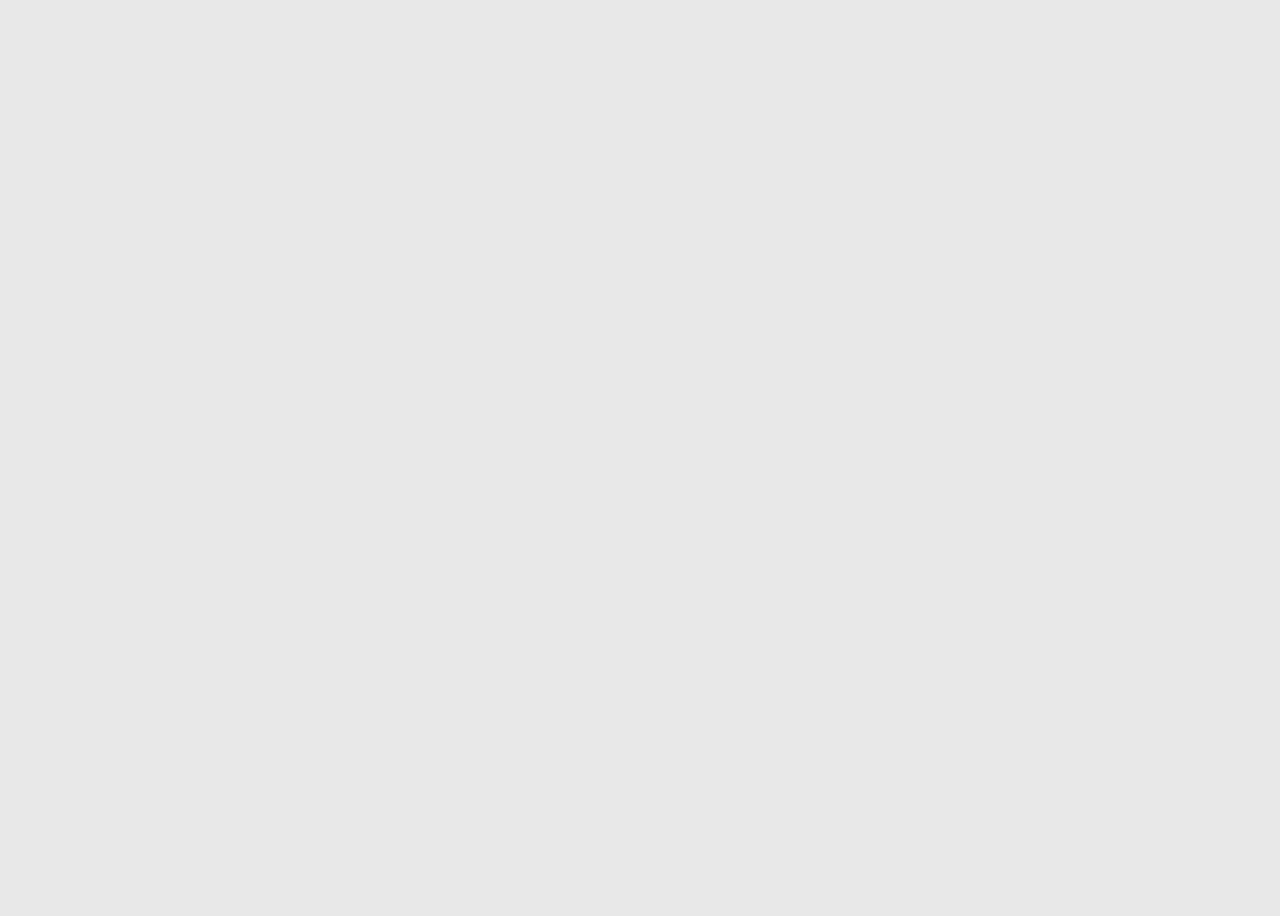
==== simulation/index.html @ eb3ae52f "ABSA APP" ====
<!DOCTYPE html>
<html lang="en">
<head>
    <meta charset="UTF-8">
    <meta name="viewport" content="width=device-width, initial-scale=1.0">
    <title>ABSA App</title>
    <meta name="author" content="Ntshembo Shilowa">
    <meta name="description" content="Homepage">
    <link rel="stylesheet" href="/styles/index.css">
</head>
<body>
    
</body>
</html>
---- styles/index.css ----
:root {
      --bg:          #e8e8e6;
      --sidebar-bg:  #d8d8d5;
      --panel-bg:    #f2f2f0;
      --card-bg:     #dcdcda;
      --card-hover:  #cfcfcc;
      --accent:      #1a1a18;
      --accent2:     #5c5fef;
      --text-primary:#1a1a18;
      --text-muted:  #888884;
      --border:      rgba(0,0,0,.08);
      --radius-lg:   20px;
      --radius-md:   14px;
      --radius-sm:   10px;
      --sidebar-w:   80px;
      --topbar-h:    72px;
      --transition:  .25s cubic-bezier(.4,0,.2,1);
      --shadow-card: 0 2px 12px rgba(0,0,0,.07), 0 1px 3px rgba(0,0,0,.05);
      --shadow-hover: 0 8px 32px rgba(0,0,0,.13), 0 2px 8px rgba(0,0,0,.08);
    }

    [data-theme="dark"] {
      --bg:          #18181a;
      --sidebar-bg:  #111113;
      --panel-bg:    #202024;
      --card-bg:     #2a2a2e;
      --card-hover:  #33333a;
      --accent:      #f0f0ee;
      --text-primary:#f0f0ee;
      --text-muted:  #66666c;
      --border:      rgba(255,255,255,.07);
      --shadow-card: 0 2px 12px rgba(0,0,0,.3);
      --shadow-hover: 0 8px 32px rgba(0,0,0,.5);
    }


    /*  Base  */
    html { font-size: 16px; scroll-behavior: smooth; }

    body {
      font-family: 'DM Sans', sans-serif;
      background: var(--bg);
      color: var(--text-primary);
      min-height: 100vh;
      display: flex;
      transition: background var(--transition), color var(--transition);
    }

    /*  Sidebar  */
    .sidebar {
      width: var(--sidebar-w);
      background: var(--sidebar-bg);
      display: flex;
      flex-direction: column;
      align-items: center;
      padding: 24px 0 28px;
      gap: 0;
      position: fixed;
      top: 0; left: 0; bottom: 0;
      z-index: 100;
      transition: background var(--transition), width var(--transition);
      border-right: 1px solid var(--border);
    }

    .logo {
      width: 44px; height: 44px;
      border-radius: 50%;
      background: var(--card-bg);
      display: flex; align-items: center; justify-content: center;
      font-family: 'Syne', sans-serif;
      font-size: 10px; font-weight: 700;
      letter-spacing: .05em;
      color: var(--text-muted);
      margin-bottom: 32px;
      border: 1px solid var(--border);
      transition: background var(--transition);
    }

    .nav-links {
      display: flex; flex-direction: column;
      align-items: center; gap: 4px;
      flex: 1;
    }

    .nav-item {
      width: 48px; height: 48px;
      border-radius: var(--radius-sm);
      display: flex; align-items: center; justify-content: center;
      cursor: pointer;
      color: var(--text-muted);
      border: none; background: transparent;
      transition: background var(--transition), color var(--transition), transform var(--transition);
      position: relative;
    }

    .nav-item svg { width: 22px; height: 22px; stroke-width: 1.6; }

    .nav-item:hover {
      background: var(--card-bg);
      color: var(--text-primary);
      transform: translateY(-1px);
    }
    .nav-item.active {
      background: var(--accent2);
      color: #fff;
    }
    .nav-item.active:hover { transform: translateY(-1px); }

    .nav-item .tooltip {
      position: absolute;
      left: calc(100% + 12px);
      background: var(--accent);
      color: var(--panel-bg);
      font-size: 12px; font-weight: 500;
      padding: 5px 10px;
      border-radius: 6px;
      white-space: nowrap;
      pointer-events: none;
      opacity: 0;
      transform: translateX(-6px);
      transition: opacity .15s, transform .15s;
    }
    .nav-item:hover .tooltip {
      opacity: 1; transform: translateX(0);
    }

    .settings-btn {
      width: 48px; height: 48px;
      border-radius: var(--radius-sm);
      display: flex; align-items: center; justify-content: center;
      cursor: pointer;
      color: var(--text-muted);
      border: none; background: transparent;
      transition: background var(--transition), color var(--transition);
      position: relative;
    }
    .settings-btn svg { width: 22px; height: 22px; stroke-width: 1.6; }
    .settings-btn:hover { background: var(--card-bg); color: var(--text-primary); }
    .settings-btn .tooltip {
      position: absolute; left: calc(100% + 12px);
      background: var(--accent); color: var(--panel-bg);
      font-size: 12px; font-weight: 500;
      padding: 5px 10px; border-radius: 6px;
      white-space: nowrap; pointer-events: none;
      opacity: 0; transform: translateX(-6px);
      transition: opacity .15s, transform .15s;
    }
    .settings-btn:hover .tooltip { opacity: 1; transform: translateX(0); }

    /* Main Area */
    .main-wrap {
      margin-left: var(--sidebar-w);
      flex: 1;
      display: flex;
      flex-direction: column;
      min-height: 100vh;
    }

    /* Topbar ─ */
    .topbar {
      height: var(--topbar-h);
      background: var(--sidebar-bg);
      display: flex;
      align-items: center;
      padding: 0 28px;
      gap: 16px;
      border-bottom: 1px solid var(--border);
      position: sticky; top: 0;
      z-index: 50;
      transition: background var(--transition);
    }

    .search-wrap {
      flex: 1; max-width: 360px;
    }
    .search-wrap input {
      width: 100%; padding: 9px 16px;
      border-radius: var(--radius-sm);
      border: 1px solid var(--border);
      background: var(--panel-bg);
      color: var(--text-primary);
      font-family: 'DM Sans', sans-serif;
      font-size: 14px;
      outline: none;
      transition: border-color var(--transition), box-shadow var(--transition);
    }
    .search-wrap input::placeholder { color: var(--text-muted); }
    .search-wrap input:focus {
      border-color: var(--accent2);
      box-shadow: 0 0 0 3px rgba(92,95,239,.15);
    }

    .topbar-actions {
      display: flex; align-items: center; gap: 10px;
      margin-left: auto;
    }

    .icon-btn {
      width: 38px; height: 38px;
      border-radius: 50%;
      display: flex; align-items: center; justify-content: center;
      border: none; background: transparent;
      color: var(--text-muted);
      cursor: pointer;
      transition: background var(--transition), color var(--transition);
    }
    .icon-btn svg { width: 20px; height: 20px; stroke-width: 1.7; }
    .icon-btn:hover { background: var(--card-bg); color: var(--text-primary); }

    /* toggle */
    .toggle-wrap { display: flex; align-items: center; }
    .toggle {
      width: 40px; height: 22px;
      border-radius: 11px;
      background: var(--card-bg);
      border: 1px solid var(--border);
      position: relative; cursor: pointer;
      transition: background var(--transition);
    }
    .toggle::after {
      content: '';
      position: absolute; top: 2px; left: 2px;
      width: 16px; height: 16px;
      border-radius: 50%;
      background: var(--text-muted);
      transition: transform var(--transition), background var(--transition);
    }
    [data-theme="dark"] .toggle { background: var(--accent2); }
    [data-theme="dark"] .toggle::after { transform: translateX(18px); background: #fff; }

    .notif-wrap { position: relative; }
    .notif-dot {
      position: absolute; top: 4px; right: 4px;
      width: 8px; height: 8px;
      background: var(--accent2);
      border-radius: 50%;
      border: 2px solid var(--sidebar-bg);
    }

    .avatar {
      width: 38px; height: 38px;
      border-radius: 50%;
      background: linear-gradient(135deg, var(--accent2) 0%, #a78bfa 100%);
      cursor: pointer;
      flex-shrink: 0;
      border: 2px solid var(--border);
      transition: transform var(--transition);
    }
    .avatar:hover { transform: scale(1.06); }

    /* Content */
    .content {
      flex: 1;
      padding: 36px 28px;
    }

    .panel {
      background: var(--panel-bg);
      border-radius: var(--radius-lg);
      padding: 32px;
      border: 1px solid var(--border);
      transition: background var(--transition);
    }

    .panel-title {
      font-family: 'Syne', sans-serif;
      font-size: clamp(26px, 4vw, 38px);
      font-weight: 700;
      letter-spacing: -.02em;
      color: var(--text-primary);
      margin-bottom: 28px;
    }

    /* Card Grid */
    .card-grid {
      display: grid;
      grid-template-columns: repeat(2, 1fr);
      gap: 20px;
    }

    .card {
      background: var(--card-bg);
      border-radius: var(--radius-md);
      border: 1px solid var(--border);
      padding: 0;
      min-height: 200px;
      display: flex;
      flex-direction: column;
      align-items: center;
      justify-content: center;
      cursor: pointer;
      position: relative;
      overflow: hidden;
      transition: background var(--transition), transform var(--transition), box-shadow var(--transition);
      box-shadow: var(--shadow-card);
      animation: fadeUp .5s both;
    }

    .card:nth-child(1) { animation-delay: .05s; }
    .card:nth-child(2) { animation-delay: .12s; }
    .card:nth-child(3) { animation-delay: .19s; }
    .card:nth-child(4) { animation-delay: .26s; }

    @keyframes fadeUp {
      from { opacity: 0; transform: translateY(18px); }
      to   { opacity: 1; transform: translateY(0); }
    }

    .card:hover {
      background: var(--card-hover);
      transform: translateY(-4px) scale(1.01);
      box-shadow: var(--shadow-hover);
    }

    /* decorative pill top-left */
    .card::before {
      content: '';
      position: absolute; top: 16px; left: 16px;
      width: 28px; height: 5px;
      border-radius: 3px;
      background: var(--accent2);
      opacity: .35;
      transition: opacity var(--transition), width var(--transition);
    }
    .card:hover::before { opacity: .75; width: 48px; }

    .card-label {
      font-family: 'Syne', sans-serif;
      font-size: 13px;
      font-weight: 600;
      letter-spacing: .04em;
      text-transform: uppercase;
      color: var(--text-primary);
    }

    .card-icon {
      width: 44px; height: 44px;
      border-radius: 12px;
      background: var(--panel-bg);
      display: flex; align-items: center; justify-content: center;
      margin-bottom: 14px;
      border: 1px solid var(--border);
      color: var(--accent2);
      transition: background var(--transition), transform var(--transition);
    }
    .card:hover .card-icon { transform: scale(1.1) rotate(-4deg); }
    .card-icon svg { width: 22px; height: 22px; stroke-width: 1.7; }

    /* Responsive */
    @media (max-width: 640px) {
      :root { --sidebar-w: 0px; --topbar-h: 60px; }

      .sidebar {
        width: 100%;
        height: 60px;
        flex-direction: row;
        top: auto; bottom: 0; left: 0; right: 0;
        padding: 0 16px;
        border-right: none;
        border-top: 1px solid var(--border);
        justify-content: space-around;
      }
      .logo { display: none; }
      .nav-links { flex-direction: row; gap: 0; flex: unset; }
      .settings-btn { margin-top: 0; }
      .nav-item .tooltip,
      .settings-btn .tooltip { display: none; }

      .main-wrap { margin-left: 0; padding-bottom: 60px; }
      .topbar { padding: 0 16px; }
      .content { padding: 20px 14px; }
      .panel { padding: 20px 16px; }
      .card-grid { grid-template-columns: 1fr; gap: 14px; }
      .card { min-height: 130px; }
    }

    @media (min-width: 641px) and (max-width: 900px) {
      .card-grid { grid-template-columns: 1fr 1fr; gap: 14px; }
      .content { padding: 24px 20px; }
    }

    @media (prefers-reduced-motion: reduce) {
      .card { animation: none; }
      * { transition-duration: .01ms !important; }
    }
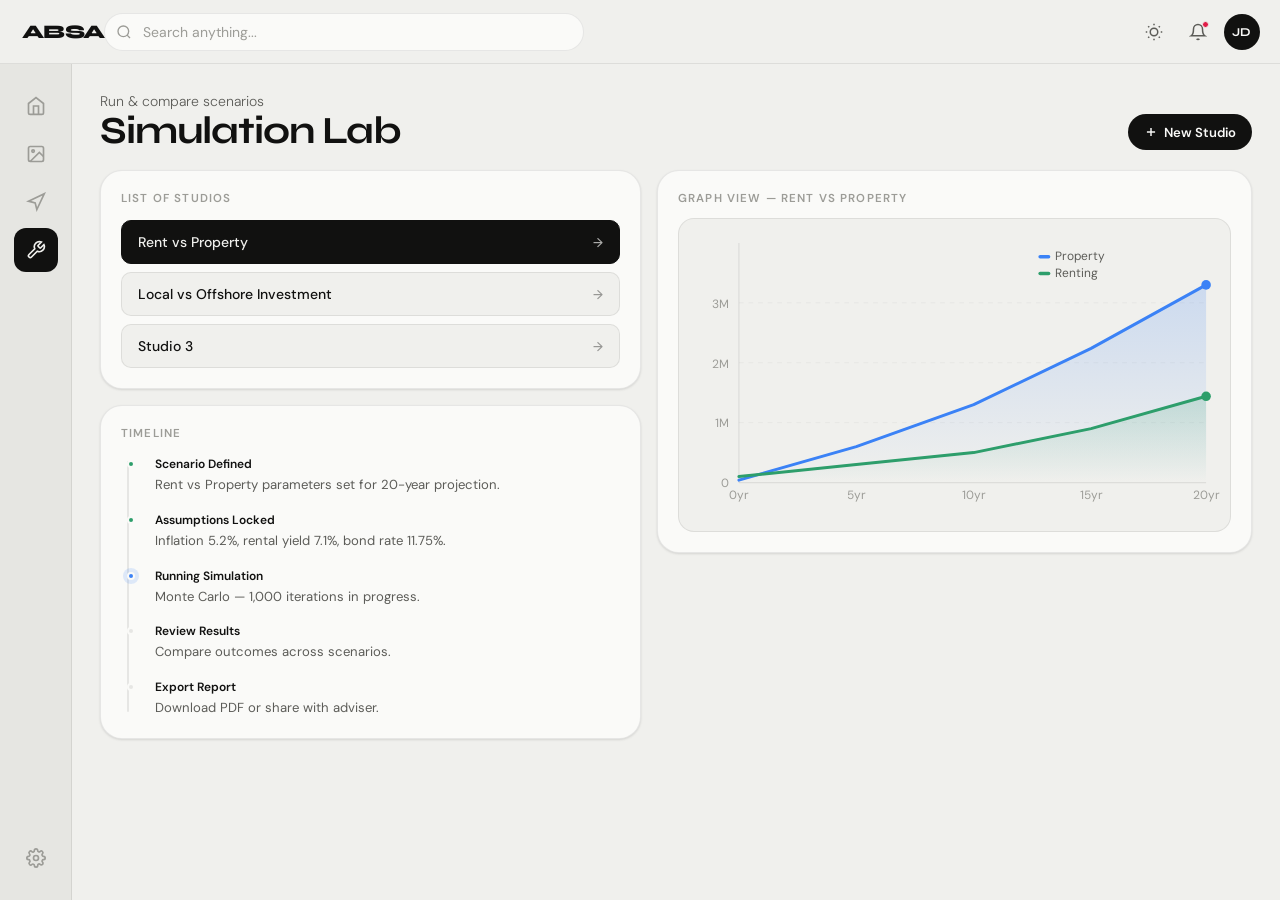
==== commit 7ad2b988: "Navigation Between pages" ====
--- a/simulation/index.html
+++ b/simulation/index.html
@@ -5,10 +5,240 @@
     <meta name="viewport" content="width=device-width, initial-scale=1.0">
     <title>ABSA App</title>
     <meta name="author" content="Ntshembo Shilowa">
-    <meta name="description" content="Homepage">
-    <link rel="stylesheet" href="/styles/index.css">
+    <meta name="description" content="Simulation Lab">
+
+      <link rel="preconnect" href="https://fonts.googleapis.com" />
+  <link rel="preconnect" href="https://fonts.gstatic.com" crossorigin />
+  <link href="https://fonts.googleapis.com/css2?family=Syne:wght@400;600;700;800&family=DM+Sans:ital,opsz,wght@0,9..40,300;0,9..40,400;0,9..40,500;1,9..40,300&display=swap" rel="stylesheet" />
+
+  <link rel="stylesheet" href="../styles/index.css">
 </head>
 <body>
-    
+  <header class="topbar">
+    <div class="topbar__left">
+      <div class="logo">
+        <span class="logo__mark"></span>
+        <span class="logo__name">ABSA</span>
+      </div>
+      <div class="search-wrap">
+        <svg class="search-icon" viewBox="0 0 24 24" fill="none" stroke="currentColor" stroke-width="2">
+          <circle cx="11" cy="11" r="8"/><line x1="21" y1="21" x2="16.65" y2="16.65"/>
+        </svg>
+        <input class="search" type="text" placeholder="Search anything..." />
+      </div>
+    </div>
+    <div class="topbar__right">
+      <button class="icon-btn" id="themeToggle" aria-label="Toggle theme">
+        <svg class="sun-icon" viewBox="0 0 24 24" fill="none" stroke="currentColor" stroke-width="2">
+          <circle cx="12" cy="12" r="5"/>
+          <line x1="12" y1="1" x2="12" y2="3"/><line x1="12" y1="21" x2="12" y2="23"/>
+          <line x1="4.22" y1="4.22" x2="5.64" y2="5.64"/><line x1="18.36" y1="18.36" x2="19.78" y2="19.78"/>
+          <line x1="1" y1="12" x2="3" y2="12"/><line x1="21" y1="12" x2="23" y2="12"/>
+          <line x1="4.22" y1="19.78" x2="5.64" y2="18.36"/><line x1="18.36" y1="5.64" x2="19.78" y2="4.22"/>
+        </svg>
+        <svg class="moon-icon hidden" viewBox="0 0 24 24" fill="none" stroke="currentColor" stroke-width="2">
+          <path d="M21 12.79A9 9 0 1111.21 3a7 7 0 109.79 9.79z"/>
+        </svg>
+      </button>
+      <button class="icon-btn" aria-label="Notifications">
+        <svg viewBox="0 0 24 24" fill="none" stroke="currentColor" stroke-width="2">
+          <path d="M18 8A6 6 0 006 8c0 7-3 9-3 9h18s-3-2-3-9"/>
+          <path d="M13.73 21a2 2 0 01-3.46 0"/>
+        </svg>
+        <span class="notif-dot"></span>
+      </button>
+      <div class="avatar">JD</div>
+    </div>
+  </header>
+ 
+  <div class="layout">
+    <aside class="sidebar">
+      <nav class="sidebar__nav">
+        <a href="../index.html" class="nav-item" data-label="Home">
+          <svg viewBox="0 0 24 24" fill="none" stroke="currentColor" stroke-width="2">
+            <path d="M3 9l9-7 9 7v11a2 2 0 01-2 2H5a2 2 0 01-2-2z"/>
+            <polyline points="9 22 9 12 15 12 15 22"/>
+          </svg>
+        </a>
+        <a href="../snapshot/index.html" class="nav-item" data-label="Snapshot">
+          <svg viewBox="0 0 24 24" fill="none" stroke="currentColor" stroke-width="2">
+            <rect x="3" y="3" width="18" height="18" rx="2"/>
+            <circle cx="8.5" cy="8.5" r="1.5"/>
+            <polyline points="21 15 16 10 5 21"/>
+          </svg>
+        </a>
+        <a href="../stretegy/index.html" class="nav-item" data-label="Strategy">
+          <svg viewBox="0 0 24 24" fill="none" stroke="currentColor" stroke-width="2">
+            <polygon points="3 11 22 2 13 21 11 13 3 11"/>
+          </svg>
+        </a>
+        <a href="#" class="nav-item active" data-label="Simulation Lab">
+          <svg viewBox="0 0 24 24" fill="none" stroke="currentColor" stroke-width="2">
+            <path d="M14.7 6.3a1 1 0 000 1.4l1.6 1.6a1 1 0 001.4 0l3.77-3.77a6 6 0 01-7.94 7.94l-6.91 6.91a2.12 2.12 0 01-3-3l6.91-6.91a6 6 0 017.94-7.94l-3.76 3.76z"/>
+          </svg>
+        </a>
+        <a href="#" class="nav-item sidebar__settings" data-label="Settings">
+          <svg viewBox="0 0 24 24" fill="none" stroke="currentColor" stroke-width="2">
+            <circle cx="12" cy="12" r="3"/>
+            <path d="M19.4 15a1.65 1.65 0 00.33 1.82l.06.06a2 2 0 010 2.83 2 2 0 01-2.83 0l-.06-.06a1.65 1.65 0 00-1.82-.33 1.65 1.65 0 00-1 1.51V21a2 2 0 01-4 0v-.09A1.65 1.65 0 009 19.4a1.65 1.65 0 00-1.82.33l-.06.06a2 2 0 01-2.83-2.83l.06-.06A1.65 1.65 0 004.68 15a1.65 1.65 0 00-1.51-1H3a2 2 0 010-4h.09A1.65 1.65 0 004.6 9a1.65 1.65 0 00-.33-1.82l-.06-.06a2 2 0 012.83-2.83l.06.06A1.65 1.65 0 009 4.68a1.65 1.65 0 001-1.51V3a2 2 0 014 0v.09a1.65 1.65 0 001 1.51 1.65 1.65 0 001.82-.33l.06-.06a2 2 0 012.83 2.83l-.06.06A1.65 1.65 0 0019.4 9a1.65 1.65 0 001.51 1H21a2 2 0 010 4h-.09a1.65 1.65 0 00-1.51 1z"/>
+          </svg>
+        </a>
+      </nav>
+      <nav class="mobile-nav">
+        <a href="../index.html" class="nav-item" data-label="Home">
+          <svg viewBox="0 0 24 24" fill="none" stroke="currentColor" stroke-width="2"><path d="M3 9l9-7 9 7v11a2 2 0 01-2 2H5a2 2 0 01-2-2z"/><polyline points="9 22 9 12 15 12 15 22"/></svg>
+        </a>
+        <a href="../snapshot/index.html" class="nav-item" data-label="Snapshot">
+          <svg viewBox="0 0 24 24" fill="none" stroke="currentColor" stroke-width="2"><rect x="3" y="3" width="18" height="18" rx="2"/><polyline points="21 15 16 10 5 21"/></svg>
+        </a>
+        <a href="#" class="nav-item active" data-label="Lab">
+          <svg viewBox="0 0 24 24" fill="none" stroke="currentColor" stroke-width="2"><path d="M14.7 6.3a1 1 0 000 1.4l1.6 1.6a1 1 0 001.4 0l3.77-3.77a6 6 0 01-7.94 7.94l-6.91 6.91a2.12 2.12 0 01-3-3l6.91-6.91a6 6 0 017.94-7.94l-3.76 3.76z"/></svg>
+        </a>
+        <a href="../stretegy/index.html" class="nav-item" data-label="Strategy">
+          <svg viewBox="0 0 24 24" fill="none" stroke="currentColor" stroke-width="2"><polygon points="3 11 22 2 13 21 11 13 3 11"/></svg>
+        </a>
+        <a href="#" class="nav-item" data-label="Settings">
+          <svg viewBox="0 0 24 24" fill="none" stroke="currentColor" stroke-width="2"><circle cx="12" cy="12" r="3"/><path d="M19.4 15a1.65 1.65 0 00.33 1.82l.06.06a2 2 0 010 2.83 2 2 0 01-2.83 0l-.06-.06a1.65 1.65 0 00-1.82-.33 1.65 1.65 0 00-1 1.51V21a2 2 0 01-4 0v-.09A1.65 1.65 0 009 19.4a1.65 1.65 0 00-1.82.33l-.06.06a2 2 0 01-2.83-2.83l.06-.06A1.65 1.65 0 004.68 15a1.65 1.65 0 00-1.51-1H3a2 2 0 010-4h.09A1.65 1.65 0 004.6 9a1.65 1.65 0 00-.33-1.82l-.06-.06a2 2 0 012.83-2.83l.06.06A1.65 1.65 0 009 4.68a1.65 1.65 0 001-1.51V3a2 2 0 014 0v.09a1.65 1.65 0 001 1.51 1.65 1.65 0 001.82-.33l.06-.06a2 2 0 012.83 2.83l-.06.06A1.65 1.65 0 0019.4 9a1.65 1.65 0 001.51 1H21a2 2 0 010 4h-.09a1.65 1.65 0 00-1.51 1z"/></svg>
+        </a>
+      </nav>
+    </aside>
+ 
+    <main class="main">
+      <div class="page-header">
+        <div>
+          <p class="page-header__eyebrow">Run & compare scenarios</p>
+          <h1 class="page-header__title">Simulation Lab</h1>
+        </div>
+        <button class="icon-btn" style="width:auto;border-radius:50px;padding:0 16px;gap:6px;font-size:0.82rem;font-weight:600;background:var(--text-1);color:var(--surface);height:36px;" onclick="alert('New simulation created!')">
+          <svg viewBox="0 0 24 24" fill="none" stroke="currentColor" stroke-width="2.5" style="width:14px;height:14px;"><line x1="12" y1="5" x2="12" y2="19"/><line x1="5" y1="12" x2="19" y2="12"/></svg>
+          New Studio
+        </button>
+      </div>
+ 
+      <div class="page-body">
+        <!-- LEFT -->
+        <div class="page-left">
+          <!-- Studios list -->
+          <div class="panel list-panel">
+            <p class="panel__title">List of Studios</p>
+            <div class="list-items">
+              <div class="list-item active" onclick="selectStudio(this,'Rent vs Property','rvp')">
+                <span>Rent vs Property</span>
+                <span class="list-item__arrow">→</span>
+              </div>
+              <div class="list-item" onclick="selectStudio(this,'Local vs Offshore Investment','lvo')">
+                <span>Local vs Offshore Investment</span>
+                <span class="list-item__arrow">→</span>
+              </div>
+              <div class="list-item" onclick="selectStudio(this,'Studio 3','s3')">
+                <span>Studio 3</span>
+                <span class="list-item__arrow">→</span>
+              </div>
+            </div>
+          </div>
+ 
+          <!-- Timeline -->
+          <div class="panel timeline-panel">
+            <p class="panel__title">Timeline</p>
+            <div class="timeline-wrap">
+              <div class="timeline-item done">
+                <div class="timeline-item__label">Scenario Defined</div>
+                Rent vs Property parameters set for 20-year projection.
+              </div>
+              <div class="timeline-item done">
+                <div class="timeline-item__label">Assumptions Locked</div>
+                Inflation 5.2%, rental yield 7.1%, bond rate 11.75%.
+              </div>
+              <div class="timeline-item active">
+                <div class="timeline-item__label">Running Simulation</div>
+                Monte Carlo — 1,000 iterations in progress.
+              </div>
+              <div class="timeline-item">
+                <div class="timeline-item__label">Review Results</div>
+                Compare outcomes across scenarios.
+              </div>
+              <div class="timeline-item">
+                <div class="timeline-item__label">Export Report</div>
+                Download PDF or share with adviser.
+              </div>
+            </div>
+          </div>
+        </div>
+ 
+        <!-- RIGHT -->
+        <div class="page-right">
+          <div class="panel graph-panel">
+            <p class="panel__title">Graph View — <span id="graphLabel">Rent vs Property</span></p>
+            <div class="graph-area">
+              <svg viewBox="0 0 460 260" xmlns="http://www.w3.org/2000/svg">
+                <defs>
+                  <linearGradient id="grad-blue" x1="0" y1="0" x2="0" y2="1">
+                    <stop offset="0%" stop-color="#3b82f6" stop-opacity="0.2"/>
+                    <stop offset="100%" stop-color="#3b82f6" stop-opacity="0"/>
+                  </linearGradient>
+                  <linearGradient id="grad-green" x1="0" y1="0" x2="0" y2="1">
+                    <stop offset="0%" stop-color="#2d9e6b" stop-opacity="0.18"/>
+                    <stop offset="100%" stop-color="#2d9e6b" stop-opacity="0"/>
+                  </linearGradient>
+                </defs>
+                <!-- Grid lines -->
+                <line x1="50" y1="20" x2="50" y2="220" stroke="var(--border)" stroke-width="1"/>
+                <line x1="50" y1="220" x2="440" y2="220" stroke="var(--border)" stroke-width="1"/>
+                <line x1="50" y1="170" x2="440" y2="170" stroke="var(--border)" stroke-width="0.5" stroke-dasharray="4,4"/>
+                <line x1="50" y1="120" x2="440" y2="120" stroke="var(--border)" stroke-width="0.5" stroke-dasharray="4,4"/>
+                <line x1="50" y1="70" x2="440" y2="70" stroke="var(--border)" stroke-width="0.5" stroke-dasharray="4,4"/>
+                <!-- Y labels -->
+                <text x="42" y="224" text-anchor="end" font-size="10" fill="var(--text-3)">0</text>
+                <text x="42" y="174" text-anchor="end" font-size="10" fill="var(--text-3)">1M</text>
+                <text x="42" y="124" text-anchor="end" font-size="10" fill="var(--text-3)">2M</text>
+                <text x="42" y="74" text-anchor="end" font-size="10" fill="var(--text-3)">3M</text>
+                <!-- X labels -->
+                <text x="50"  y="234" text-anchor="middle" font-size="10" fill="var(--text-3)">0yr</text>
+                <text x="148" y="234" text-anchor="middle" font-size="10" fill="var(--text-3)">5yr</text>
+                <text x="246" y="234" text-anchor="middle" font-size="10" fill="var(--text-3)">10yr</text>
+                <text x="344" y="234" text-anchor="middle" font-size="10" fill="var(--text-3)">15yr</text>
+                <text x="440" y="234" text-anchor="middle" font-size="10" fill="var(--text-3)">20yr</text>
+                <!-- Property line (blue) -->
+                <polygon points="50,220 50,218 148,190 246,155 344,108 440,55 440,220" fill="url(#grad-blue)"/>
+                <polyline points="50,218 148,190 246,155 344,108 440,55" fill="none" stroke="#3b82f6" stroke-width="2.5" stroke-linecap="round" stroke-linejoin="round"/>
+                <!-- Rent line (green) -->
+                <polygon points="50,220 50,215 148,205 246,195 344,175 440,148 440,220" fill="url(#grad-green)"/>
+                <polyline points="50,215 148,205 246,195 344,175 440,148" fill="none" stroke="#2d9e6b" stroke-width="2.5" stroke-linecap="round" stroke-linejoin="round"/>
+                <!-- Dots -->
+                <circle cx="440" cy="55"  r="4" fill="#3b82f6"/>
+                <circle cx="440" cy="148" r="4" fill="#2d9e6b"/>
+                <!-- Legend -->
+                <rect x="300" y="30" width="10" height="3" rx="1.5" fill="#3b82f6"/>
+                <text x="314" y="34" font-size="10" fill="var(--text-2)">Property</text>
+                <rect x="300" y="44" width="10" height="3" rx="1.5" fill="#2d9e6b"/>
+                <text x="314" y="48" font-size="10" fill="var(--text-2)">Renting</text>
+              </svg>
+            </div>
+          </div>
+        </div>
+      </div>
+    </main>
+  </div>
+ 
+  <script>
+    // Theme toggle
+    const toggle = document.getElementById('themeToggle');
+    const sun = toggle.querySelector('.sun-icon');
+    const moon = toggle.querySelector('.moon-icon');
+    let dark = false;
+    toggle.addEventListener('click', () => {
+      dark = !dark;
+      document.body.classList.toggle('dark', dark);
+      sun.classList.toggle('hidden', dark);
+      moon.classList.toggle('hidden', !dark);
+    });
+ 
+    // Studio selection
+    function selectStudio(el, label) {
+      document.querySelectorAll('.list-item').forEach(i => i.classList.remove('active'));
+      el.classList.add('active');
+      document.getElementById('graphLabel').textContent = label;
+    }
+  </script>
 </body>
 </html>
--- a/styles/index.css
+++ b/styles/index.css
@@ -1,385 +1,712 @@
-    :root {
-      --bg:          #e8e8e6;
-      --sidebar-bg:  #d8d8d5;
-      --panel-bg:    #f2f2f0;
-      --card-bg:     #dcdcda;
-      --card-hover:  #cfcfcc;
-      --accent:      #1a1a18;
-      --accent2:     #5c5fef;
-      --text-primary:#1a1a18;
-      --text-muted:  #888884;
-      --border:      rgba(0,0,0,.08);
-      --radius-lg:   20px;
-      --radius-md:   14px;
-      --radius-sm:   10px;
-      --sidebar-w:   80px;
-      --topbar-h:    72px;
-      --transition:  .25s cubic-bezier(.4,0,.2,1);
-      --shadow-card: 0 2px 12px rgba(0,0,0,.07), 0 1px 3px rgba(0,0,0,.05);
-      --shadow-hover: 0 8px 32px rgba(0,0,0,.13), 0 2px 8px rgba(0,0,0,.08);
-    }
-
-    [data-theme="dark"] {
-      --bg:          #18181a;
-      --sidebar-bg:  #111113;
-      --panel-bg:    #202024;
-      --card-bg:     #2a2a2e;
-      --card-hover:  #33333a;
-      --accent:      #f0f0ee;
-      --text-primary:#f0f0ee;
-      --text-muted:  #66666c;
-      --border:      rgba(255,255,255,.07);
-      --shadow-card: 0 2px 12px rgba(0,0,0,.3);
-      --shadow-hover: 0 8px 32px rgba(0,0,0,.5);
-    }
-
-
-    /*  Base  */
-    html { font-size: 16px; scroll-behavior: smooth; }
-
-    body {
-      font-family: 'DM Sans', sans-serif;
-      background: var(--bg);
-      color: var(--text-primary);
-      min-height: 100vh;
-      display: flex;
-      transition: background var(--transition), color var(--transition);
-    }
-
-    /*  Sidebar  */
-    .sidebar {
-      width: var(--sidebar-w);
-      background: var(--sidebar-bg);
-      display: flex;
-      flex-direction: column;
-      align-items: center;
-      padding: 24px 0 28px;
-      gap: 0;
-      position: fixed;
-      top: 0; left: 0; bottom: 0;
-      z-index: 100;
-      transition: background var(--transition), width var(--transition);
-      border-right: 1px solid var(--border);
-    }
-
-    .logo {
-      width: 44px; height: 44px;
-      border-radius: 50%;
-      background: var(--card-bg);
-      display: flex; align-items: center; justify-content: center;
-      font-family: 'Syne', sans-serif;
-      font-size: 10px; font-weight: 700;
-      letter-spacing: .05em;
-      color: var(--text-muted);
-      margin-bottom: 32px;
-      border: 1px solid var(--border);
-      transition: background var(--transition);
-    }
-
-    .nav-links {
-      display: flex; flex-direction: column;
-      align-items: center; gap: 4px;
-      flex: 1;
-    }
-
-    .nav-item {
-      width: 48px; height: 48px;
-      border-radius: var(--radius-sm);
-      display: flex; align-items: center; justify-content: center;
-      cursor: pointer;
-      color: var(--text-muted);
-      border: none; background: transparent;
-      transition: background var(--transition), color var(--transition), transform var(--transition);
-      position: relative;
-    }
-
-    .nav-item svg { width: 22px; height: 22px; stroke-width: 1.6; }
-
-    .nav-item:hover {
-      background: var(--card-bg);
-      color: var(--text-primary);
-      transform: translateY(-1px);
-    }
-    .nav-item.active {
-      background: var(--accent2);
-      color: #fff;
-    }
-    .nav-item.active:hover { transform: translateY(-1px); }
-
-    .nav-item .tooltip {
-      position: absolute;
-      left: calc(100% + 12px);
-      background: var(--accent);
-      color: var(--panel-bg);
-      font-size: 12px; font-weight: 500;
-      padding: 5px 10px;
-      border-radius: 6px;
-      white-space: nowrap;
-      pointer-events: none;
-      opacity: 0;
-      transform: translateX(-6px);
-      transition: opacity .15s, transform .15s;
-    }
-    .nav-item:hover .tooltip {
-      opacity: 1; transform: translateX(0);
-    }
-
-    .settings-btn {
-      width: 48px; height: 48px;
-      border-radius: var(--radius-sm);
-      display: flex; align-items: center; justify-content: center;
-      cursor: pointer;
-      color: var(--text-muted);
-      border: none; background: transparent;
-      transition: background var(--transition), color var(--transition);
-      position: relative;
-    }
-    .settings-btn svg { width: 22px; height: 22px; stroke-width: 1.6; }
-    .settings-btn:hover { background: var(--card-bg); color: var(--text-primary); }
-    .settings-btn .tooltip {
-      position: absolute; left: calc(100% + 12px);
-      background: var(--accent); color: var(--panel-bg);
-      font-size: 12px; font-weight: 500;
-      padding: 5px 10px; border-radius: 6px;
-      white-space: nowrap; pointer-events: none;
-      opacity: 0; transform: translateX(-6px);
-      transition: opacity .15s, transform .15s;
-    }
-    .settings-btn:hover .tooltip { opacity: 1; transform: translateX(0); }
-
-    /* Main Area */
-    .main-wrap {
-      margin-left: var(--sidebar-w);
-      flex: 1;
-      display: flex;
-      flex-direction: column;
-      min-height: 100vh;
-    }
-
-    /* Topbar ─ */
-    .topbar {
-      height: var(--topbar-h);
-      background: var(--sidebar-bg);
-      display: flex;
-      align-items: center;
-      padding: 0 28px;
-      gap: 16px;
-      border-bottom: 1px solid var(--border);
-      position: sticky; top: 0;
-      z-index: 50;
-      transition: background var(--transition);
-    }
-
-    .search-wrap {
-      flex: 1; max-width: 360px;
-    }
-    .search-wrap input {
-      width: 100%; padding: 9px 16px;
-      border-radius: var(--radius-sm);
-      border: 1px solid var(--border);
-      background: var(--panel-bg);
-      color: var(--text-primary);
-      font-family: 'DM Sans', sans-serif;
-      font-size: 14px;
-      outline: none;
-      transition: border-color var(--transition), box-shadow var(--transition);
-    }
-    .search-wrap input::placeholder { color: var(--text-muted); }
-    .search-wrap input:focus {
-      border-color: var(--accent2);
-      box-shadow: 0 0 0 3px rgba(92,95,239,.15);
-    }
-
-    .topbar-actions {
-      display: flex; align-items: center; gap: 10px;
-      margin-left: auto;
-    }
-
-    .icon-btn {
-      width: 38px; height: 38px;
-      border-radius: 50%;
-      display: flex; align-items: center; justify-content: center;
-      border: none; background: transparent;
-      color: var(--text-muted);
-      cursor: pointer;
-      transition: background var(--transition), color var(--transition);
-    }
-    .icon-btn svg { width: 20px; height: 20px; stroke-width: 1.7; }
-    .icon-btn:hover { background: var(--card-bg); color: var(--text-primary); }
-
-    /* toggle */
-    .toggle-wrap { display: flex; align-items: center; }
-    .toggle {
-      width: 40px; height: 22px;
-      border-radius: 11px;
-      background: var(--card-bg);
-      border: 1px solid var(--border);
-      position: relative; cursor: pointer;
-      transition: background var(--transition);
-    }
-    .toggle::after {
-      content: '';
-      position: absolute; top: 2px; left: 2px;
-      width: 16px; height: 16px;
-      border-radius: 50%;
-      background: var(--text-muted);
-      transition: transform var(--transition), background var(--transition);
-    }
-    [data-theme="dark"] .toggle { background: var(--accent2); }
-    [data-theme="dark"] .toggle::after { transform: translateX(18px); background: #fff; }
-
-    .notif-wrap { position: relative; }
-    .notif-dot {
-      position: absolute; top: 4px; right: 4px;
-      width: 8px; height: 8px;
-      background: var(--accent2);
-      border-radius: 50%;
-      border: 2px solid var(--sidebar-bg);
-    }
-
-    .avatar {
-      width: 38px; height: 38px;
-      border-radius: 50%;
-      background: linear-gradient(135deg, var(--accent2) 0%, #a78bfa 100%);
-      cursor: pointer;
-      flex-shrink: 0;
-      border: 2px solid var(--border);
-      transition: transform var(--transition);
-    }
-    .avatar:hover { transform: scale(1.06); }
-
-    /* Content */
-    .content {
-      flex: 1;
-      padding: 36px 28px;
-    }
-
-    .panel {
-      background: var(--panel-bg);
-      border-radius: var(--radius-lg);
-      padding: 32px;
-      border: 1px solid var(--border);
-      transition: background var(--transition);
-    }
-
-    .panel-title {
-      font-family: 'Syne', sans-serif;
-      font-size: clamp(26px, 4vw, 38px);
-      font-weight: 700;
-      letter-spacing: -.02em;
-      color: var(--text-primary);
-      margin-bottom: 28px;
-    }
-
-    /* Card Grid */
-    .card-grid {
-      display: grid;
-      grid-template-columns: repeat(2, 1fr);
-      gap: 20px;
-    }
-
-    .card {
-      background: var(--card-bg);
-      border-radius: var(--radius-md);
-      border: 1px solid var(--border);
-      padding: 0;
-      min-height: 200px;
-      display: flex;
-      flex-direction: column;
-      align-items: center;
-      justify-content: center;
-      cursor: pointer;
-      position: relative;
-      overflow: hidden;
-      transition: background var(--transition), transform var(--transition), box-shadow var(--transition);
-      box-shadow: var(--shadow-card);
-      animation: fadeUp .5s both;
-    }
-
-    .card:nth-child(1) { animation-delay: .05s; }
-    .card:nth-child(2) { animation-delay: .12s; }
-    .card:nth-child(3) { animation-delay: .19s; }
-    .card:nth-child(4) { animation-delay: .26s; }
-
-    @keyframes fadeUp {
-      from { opacity: 0; transform: translateY(18px); }
-      to   { opacity: 1; transform: translateY(0); }
-    }
-
-    .card:hover {
-      background: var(--card-hover);
-      transform: translateY(-4px) scale(1.01);
-      box-shadow: var(--shadow-hover);
-    }
-
-    /* decorative pill top-left */
-    .card::before {
-      content: '';
-      position: absolute; top: 16px; left: 16px;
-      width: 28px; height: 5px;
-      border-radius: 3px;
-      background: var(--accent2);
-      opacity: .35;
-      transition: opacity var(--transition), width var(--transition);
-    }
-    .card:hover::before { opacity: .75; width: 48px; }
-
-    .card-label {
-      font-family: 'Syne', sans-serif;
-      font-size: 13px;
-      font-weight: 600;
-      letter-spacing: .04em;
-      text-transform: uppercase;
-      color: var(--text-primary);
-    }
-
-    .card-icon {
-      width: 44px; height: 44px;
-      border-radius: 12px;
-      background: var(--panel-bg);
-      display: flex; align-items: center; justify-content: center;
-      margin-bottom: 14px;
-      border: 1px solid var(--border);
-      color: var(--accent2);
-      transition: background var(--transition), transform var(--transition);
-    }
-    .card:hover .card-icon { transform: scale(1.1) rotate(-4deg); }
-    .card-icon svg { width: 22px; height: 22px; stroke-width: 1.7; }
-
-    /* Responsive */
-    @media (max-width: 640px) {
-      :root { --sidebar-w: 0px; --topbar-h: 60px; }
-
-      .sidebar {
-        width: 100%;
-        height: 60px;
-        flex-direction: row;
-        top: auto; bottom: 0; left: 0; right: 0;
-        padding: 0 16px;
-        border-right: none;
-        border-top: 1px solid var(--border);
-        justify-content: space-around;
-      }
-      .logo { display: none; }
-      .nav-links { flex-direction: row; gap: 0; flex: unset; }
-      .settings-btn { margin-top: 0; }
-      .nav-item .tooltip,
-      .settings-btn .tooltip { display: none; }
-
-      .main-wrap { margin-left: 0; padding-bottom: 60px; }
-      .topbar { padding: 0 16px; }
-      .content { padding: 20px 14px; }
-      .panel { padding: 20px 16px; }
-      .card-grid { grid-template-columns: 1fr; gap: 14px; }
-      .card { min-height: 130px; }
-    }
-
-    @media (min-width: 641px) and (max-width: 900px) {
-      .card-grid { grid-template-columns: 1fr 1fr; gap: 14px; }
-      .content { padding: 24px 20px; }
-    }
-
-    @media (prefers-reduced-motion: reduce) {
-      .card { animation: none; }
-      * { transition-duration: .01ms !important; }
-    }+   :root {
+  --font-display: 'Syne', sans-serif;
+  --font-body: 'DM Sans', sans-serif;
+ 
+  --bg:        #f0f0ed;
+  --surface:   #fafaf8;
+  --border:    rgba(0,0,0,0.08);
+  --text-1:    #111110;
+  --text-2:    #5c5c58;
+  --text-3:    #9c9c97;
+  --sidebar-bg:#e6e6e2;
+ 
+  --c-green:   #2d9e6b;
+  --c-blue:    #3b82f6;
+  --c-amber:   #d97706;
+  --c-rose:    #e11d48;
+ 
+  --shadow-sm: 0 1px 3px rgba(0,0,0,0.07), 0 1px 2px rgba(0,0,0,0.05);
+  --shadow-md: 0 4px 16px rgba(0,0,0,0.08);
+  --shadow-lg: 0 8px 32px rgba(0,0,0,0.10);
+ 
+  --radius-sm: 10px;
+  --radius-md: 16px;
+  --radius-lg: 22px;
+ 
+  --topbar-h:  64px;
+  --sidebar-w: 72px;
+  --transition: 0.22s cubic-bezier(.4,0,.2,1);
+}
+ 
+body.dark {
+  --bg:        #111110;
+  --surface:   #1c1c1a;
+  --border:    rgba(255,255,255,0.08);
+  --text-1:    #f5f5f3;
+  --text-2:    #a8a8a3;
+  --text-3:    #666663;
+  --sidebar-bg:#161614;
+}
+ 
+/* ── Reset ── */
+*, *::before, *::after { box-sizing: border-box; margin: 0; padding: 0; }
+html { font-size: 16px; -webkit-font-smoothing: antialiased; }
+body {
+  font-family: var(--font-body);
+  background: var(--bg);
+  color: var(--text-1);
+  min-height: 100vh;
+  transition: background var(--transition), color var(--transition);
+}
+a { text-decoration: none; color: inherit; }
+button { cursor: pointer; border: none; background: none; font: inherit; }
+input { font: inherit; }
+.hidden { display: none !important; }
+ 
+/* ── Topbar ── */
+.topbar {
+  position: fixed;
+  top: 0; left: 0; right: 0;
+  height: var(--topbar-h);
+  background: var(--bg);
+  border-bottom: 1px solid var(--border);
+  display: flex;
+  align-items: center;
+  justify-content: space-between;
+  padding: 0 20px 0 16px;
+  z-index: 100;
+  gap: 16px;
+  transition: background var(--transition), border-color var(--transition);
+}
+ 
+.topbar__left { display: flex; align-items: center; gap: 16px; flex: 1; min-width: 0; }
+.topbar__right { display: flex; align-items: center; gap: 8px; flex-shrink: 0; }
+ 
+.logo {
+  display: flex;
+  align-items: center;
+  gap: 6px;
+  font-family: var(--font-display);
+  font-weight: 800;
+  font-size: 1.2rem;
+  flex-shrink: 0;
+  width: var(--sidebar-w);
+}
+.logo__mark {
+  background: var(--text-1);
+  color: var(--bg);
+  width: 28px; height: 28px;
+  border-radius: 8px;
+  display: flex; align-items: center; justify-content: center;
+  font-size: 1rem;
+  transition: background var(--transition), color var(--transition);
+}
+.logo__name { letter-spacing: -0.03em; }
+ 
+.search-wrap {
+  position: relative;
+  flex: 1;
+  max-width: 480px;
+}
+.search-icon {
+  position: absolute;
+  left: 12px; top: 50%;
+  transform: translateY(-50%);
+  width: 16px; height: 16px;
+  color: var(--text-3);
+  pointer-events: none;
+}
+.search {
+  width: 100%;
+  padding: 9px 14px 9px 38px;
+  border-radius: 50px;
+  border: 1.5px solid var(--border);
+  background: var(--surface);
+  color: var(--text-1);
+  font-size: 0.875rem;
+  outline: none;
+  transition: border-color var(--transition), box-shadow var(--transition), background var(--transition);
+}
+.search:focus {
+  border-color: var(--text-3);
+  box-shadow: 0 0 0 3px rgba(0,0,0,0.05);
+}
+.search::placeholder { color: var(--text-3); }
+ 
+.icon-btn {
+  width: 36px; height: 36px;
+  border-radius: 50%;
+  display: flex; align-items: center; justify-content: center;
+  color: var(--text-2);
+  transition: background var(--transition), color var(--transition);
+  position: relative;
+}
+.icon-btn svg { width: 18px; height: 18px; }
+.icon-btn:hover { background: var(--border); color: var(--text-1); }
+ 
+.notif-dot {
+  position: absolute;
+  top: 7px; right: 7px;
+  width: 7px; height: 7px;
+  border-radius: 50%;
+  background: var(--c-rose);
+  border: 1.5px solid var(--bg);
+}
+ 
+.avatar {
+  width: 36px; height: 36px;
+  border-radius: 50%;
+  background: var(--text-1);
+  color: var(--surface);
+  font-family: var(--font-display);
+  font-weight: 700;
+  font-size: 0.75rem;
+  display: flex; align-items: center; justify-content: center;
+  cursor: pointer;
+  letter-spacing: 0.03em;
+  transition: background var(--transition), color var(--transition);
+}
+ 
+/* ── Layout ── */
+.layout {
+  display: flex;
+  padding-top: var(--topbar-h);
+  min-height: 100vh;
+}
+ 
+/* ── Sidebar ── */
+.sidebar {
+  width: var(--sidebar-w);
+  flex-shrink: 0;
+  position: fixed;
+  top: var(--topbar-h);
+  left: 0;
+  bottom: 0;
+  background: var(--sidebar-bg);
+  border-right: 1px solid var(--border);
+  display: flex;
+  flex-direction: column;
+  align-items: center;
+  padding: 20px 0;
+  z-index: 90;
+  transition: background var(--transition), border-color var(--transition);
+}
+ 
+.sidebar__nav {
+  display: flex;
+  flex-direction: column;
+  align-items: center;
+  gap: 4px;
+  flex: 1;
+}
+ 
+.nav-item {
+  width: 44px; height: 44px;
+  border-radius: 12px;
+  display: flex; align-items: center; justify-content: center;
+  color: var(--text-3);
+  position: relative;
+  transition: background var(--transition), color var(--transition);
+}
+.nav-item svg { width: 20px; height: 20px; }
+.nav-item:hover { background: var(--border); color: var(--text-1); }
+.nav-item.active { background: var(--text-1); color: var(--bg); }
+ 
+.nav-item::after {
+  content: attr(data-label);
+  position: absolute;
+  left: calc(100% + 10px);
+  background: var(--text-1);
+  color: var(--surface);
+  font-size: 0.75rem;
+  font-family: var(--font-body);
+  font-weight: 500;
+  padding: 4px 10px;
+  border-radius: 6px;
+  white-space: nowrap;
+  opacity: 0;
+  pointer-events: none;
+  transform: translateX(-4px);
+  transition: opacity 0.15s, transform 0.15s;
+  z-index: 200;
+}
+.nav-item:hover::after { opacity: 1; transform: translateX(0); }
+.sidebar__settings { margin-top: auto; }
+.mobile-nav { display: none; }
+ 
+/* ── Main ── */
+.main {
+  flex: 1;
+  margin-left: var(--sidebar-w);
+  padding: 28px 28px 40px;
+  max-width: 100%;
+  min-width: 0;
+}
+ 
+/* ── Page Header ── */
+.page-header {
+  display: flex;
+  align-items: flex-end;
+  justify-content: space-between;
+  margin-bottom: 20px;
+  gap: 12px;
+  flex-wrap: wrap;
+}
+.page-header__eyebrow {
+  font-size: 0.875rem;
+  color: var(--text-2);
+  margin-bottom: 2px;
+  font-weight: 300;
+}
+.page-header__title {
+  font-family: var(--font-display);
+  font-size: clamp(1.75rem, 4vw, 2.4rem);
+  font-weight: 700;
+  letter-spacing: -0.03em;
+  line-height: 1;
+}
+.date-badge {
+  font-size: 0.8rem;
+  color: var(--text-3);
+  background: var(--surface);
+  border: 1px solid var(--border);
+  padding: 6px 12px;
+  border-radius: 50px;
+}
+ 
+/* ── Stat Bar ── */
+.stat-bar {
+  display: flex;
+  align-items: stretch;
+  background: var(--surface);
+  border: 1px solid var(--border);
+  border-radius: var(--radius-md);
+  padding: 16px 20px;
+  margin-bottom: 24px;
+  overflow-x: auto;
+  -webkit-overflow-scrolling: touch;
+  scrollbar-width: none;
+  box-shadow: var(--shadow-sm);
+  transition: background var(--transition), border-color var(--transition);
+}
+.stat-bar::-webkit-scrollbar { display: none; }
+ 
+.stat-item {
+  display: flex;
+  flex-direction: column;
+  gap: 3px;
+  padding: 0 20px;
+  flex: 1;
+  min-width: 110px;
+}
+.stat-item:first-child { padding-left: 0; }
+.stat-item:last-child { padding-right: 0; }
+ 
+.stat-divider {
+  width: 1px;
+  background: var(--border);
+  align-self: stretch;
+  flex-shrink: 0;
+}
+ 
+.stat-item__label { font-size: 0.75rem; color: var(--text-3); font-weight: 400; white-space: nowrap; }
+.stat-item__value { font-family: var(--font-display); font-size: 1.2rem; font-weight: 700; letter-spacing: -0.02em; white-space: nowrap; }
+.stat-item__change { font-size: 0.72rem; font-weight: 500; white-space: nowrap; }
+.stat-item__change.up    { color: var(--c-green); }
+.stat-item__change.down  { color: var(--c-rose); }
+.stat-item__change.neutral { color: var(--text-3); }
+ 
+/* ── Grid ── */
+.grid {
+  display: grid;
+  grid-template-columns: repeat(2, 1fr);
+  gap: 16px;
+}
+ 
+/* ── Card ── */
+.card {
+  background: var(--surface);
+  border: 1px solid var(--border);
+  border-radius: var(--radius-lg);
+  padding: 24px;
+  display: flex;
+  flex-direction: column;
+  gap: 12px;
+  box-shadow: var(--shadow-sm);
+  cursor: pointer;
+  transition: transform var(--transition), box-shadow var(--transition), background var(--transition), border-color var(--transition);
+  animation: cardIn 0.45s cubic-bezier(.22,1,.36,1) both;
+  animation-delay: var(--delay, 0s);
+}
+@keyframes cardIn {
+  from { opacity: 0; transform: translateY(18px); }
+  to   { opacity: 1; transform: translateY(0); }
+}
+.card:hover { transform: translateY(-3px); box-shadow: var(--shadow-lg); }
+ 
+.card--green { --delay: 0.05s; }
+.card--blue  { --delay: 0.10s; }
+.card--amber { --delay: 0.15s; }
+.card--rose  { --delay: 0.20s; }
+ 
+.card__header { display: flex; align-items: center; justify-content: space-between; }
+.card__tag {
+  font-size: 0.7rem;
+  font-weight: 600;
+  text-transform: uppercase;
+  letter-spacing: 0.1em;
+  color: var(--text-3);
+}
+.card__icon {
+  width: 34px; height: 34px;
+  border-radius: 10px;
+  display: flex; align-items: center; justify-content: center;
+  flex-shrink: 0;
+}
+.card__icon svg { width: 16px; height: 16px; }
+ 
+.card--green .card__icon { background: rgba(45,158,107,0.12); color: var(--c-green); }
+.card--blue  .card__icon { background: rgba(59,130,246,0.12); color: var(--c-blue); }
+.card--amber .card__icon { background: rgba(217,119,6,0.12);  color: var(--c-amber); }
+.card--rose  .card__icon { background: rgba(225,29,72,0.12);  color: var(--c-rose); }
+ 
+.card__title { font-family: var(--font-display); font-size: 1.15rem; font-weight: 700; letter-spacing: -0.02em; line-height: 1.2; }
+.card__desc { font-size: 0.84rem; color: var(--text-2); line-height: 1.6; font-weight: 300; flex: 1; }
+ 
+/* Mini chart */
+.card__mini-chart { height: 48px; border-radius: 8px; overflow: hidden; }
+.card__mini-chart svg { width: 100%; height: 100%; display: block; }
+ 
+/* Chips */
+.card__chips { display: flex; gap: 6px; flex-wrap: wrap; }
+.chip {
+  font-size: 0.72rem; font-weight: 500;
+  padding: 4px 10px; border-radius: 50px;
+  background: rgba(59,130,246,0.10);
+  color: var(--c-blue);
+  border: 1px solid rgba(59,130,246,0.18);
+}
+ 
+/* Progress */
+.card__progress-wrap { display: flex; flex-direction: column; gap: 6px; }
+.progress-header { display: flex; justify-content: space-between; align-items: center; }
+.card__progress-label { font-size: 0.75rem; color: var(--text-3); }
+.card__progress-pct { font-size: 0.75rem; font-weight: 600; color: var(--c-amber); }
+.progress-track { height: 5px; background: var(--border); border-radius: 50px; overflow: hidden; }
+.progress-fill { height: 100%; background: var(--c-amber); border-radius: 50px; transition: width 1s cubic-bezier(.22,1,.36,1); }
+ 
+/* Avatar row */
+.card__avatar-row { display: flex; align-items: center; gap: 10px; }
+.profile-avatar {
+  width: 38px; height: 38px; border-radius: 50%;
+  background: var(--text-1); color: var(--surface);
+  font-family: var(--font-display); font-weight: 700; font-size: 0.78rem;
+  display: flex; align-items: center; justify-content: center;
+  flex-shrink: 0;
+  transition: background var(--transition), color var(--transition);
+}
+.profile-info { display: flex; flex-direction: column; gap: 2px; }
+.profile-name { font-size: 0.875rem; font-weight: 500; }
+.profile-plan { font-size: 0.72rem; color: var(--c-rose); font-weight: 500; }
+ 
+/* CTA */
+.card__cta {
+  display: inline-flex; align-items: center; gap: 4px;
+  font-size: 0.8rem; font-weight: 600; color: var(--text-2);
+  margin-top: auto;
+  transition: color var(--transition), gap var(--transition);
+}
+.card__cta:hover { color: var(--text-1); gap: 8px; }
+.card__cta span { transition: transform var(--transition); }
+.card__cta:hover span { transform: translateX(2px); }
+ 
+/* ── Responsive ── */
+@media (max-width: 900px) {
+  .grid { grid-template-columns: 1fr 1fr; gap: 12px; }
+  .main { padding: 20px 16px 36px; }
+}
+ 
+@media (max-width: 640px) {
+  :root { --topbar-h: 56px; }
+ 
+  .sidebar { display: none; }
+ 
+  .mobile-nav {
+    display: flex;
+    position: fixed;
+    bottom: 0; left: 0; right: 0;
+    height: 60px;
+    background: var(--surface);
+    border-top: 1px solid var(--border);
+    justify-content: space-around;
+    align-items: center;
+    z-index: 100;
+    padding: 0 8px;
+    transition: background var(--transition), border-color var(--transition);
+  }
+  .mobile-nav .nav-item { width: 48px; height: 48px; border-radius: 12px; }
+  .mobile-nav .nav-item::after { display: none; }
+ 
+  .main { margin-left: 0; padding: 16px 14px 80px; }
+  .grid { grid-template-columns: 1fr; }
+ 
+  .stat-bar { padding: 12px 14px; border-radius: var(--radius-sm); }
+  .stat-item { padding: 0 12px; min-width: 90px; }
+ 
+  .logo { width: auto; }
+  .search-wrap { display: none; }
+  .page-header__title { font-size: 1.6rem; }
+}
+ 
+@media (max-width: 400px) {
+  .stat-divider:nth-child(6),
+  .stat-item:last-child { display: none; }
+}
+ 
+/* 
+   PAGE-SPECIFIC STYLES
+   Simulation Lab · Money Snapshot · Strategy Tracks
+*/
+ 
+/* ── Shared two-column page layout ── */
+.page-body {
+  display: grid;
+  grid-template-columns: 1fr 1.1fr;
+  gap: 16px;
+  align-items: start;
+}
+.page-left  { display: flex; flex-direction: column; gap: 16px; }
+.page-right { display: flex; flex-direction: column; gap: 16px; }
+ 
+/* ── Panel (reusable section block) ── */
+.panel {
+  background: var(--surface);
+  border: 1px solid var(--border);
+  border-radius: var(--radius-lg);
+  padding: 20px;
+  box-shadow: var(--shadow-sm);
+  transition: background var(--transition), border-color var(--transition);
+  animation: cardIn 0.4s cubic-bezier(.22,1,.36,1) both;
+  animation-delay: var(--delay, 0s);
+}
+.panel__title {
+  font-size: 0.72rem;
+  font-weight: 600;
+  text-transform: uppercase;
+  letter-spacing: 0.1em;
+  color: var(--text-3);
+  margin-bottom: 14px;
+}
+ 
+/* ── Graph View panel ── */
+.graph-panel { --delay: 0.05s; }
+.graph-panel .panel__title { margin-bottom: 12px; }
+.graph-area {
+  background: var(--bg);
+  border: 1px solid var(--border);
+  border-radius: var(--radius-md);
+  overflow: hidden;
+}
+.graph-area svg { display: block; width: 100%; }
+ 
+/* ── Studio / Step list items ── */
+.list-panel { --delay: 0.08s; }
+.list-items { display: flex; flex-direction: column; gap: 8px; }
+.list-item {
+  background: var(--bg);
+  border: 1px solid var(--border);
+  border-radius: var(--radius-sm);
+  padding: 12px 16px;
+  font-size: 0.875rem;
+  font-weight: 500;
+  cursor: pointer;
+  display: flex;
+  align-items: center;
+  justify-content: space-between;
+  gap: 10px;
+  transition: background var(--transition), border-color var(--transition), transform var(--transition), box-shadow var(--transition);
+}
+.list-item:hover { background: var(--surface); box-shadow: var(--shadow-sm); transform: translateX(2px); }
+.list-item.active {
+  background: var(--text-1);
+  color: var(--bg);
+  border-color: var(--text-1);
+}
+.list-item__arrow { opacity: 0.4; font-size: 0.8rem; flex-shrink: 0; }
+.list-item.active .list-item__arrow { opacity: 0.7; }
+ 
+/* ── Timeline panel ── */
+.timeline-panel { --delay: 0.14s; }
+.timeline-wrap { position: relative; padding-left: 20px; }
+.timeline-wrap::before {
+  content: '';
+  position: absolute;
+  left: 6px; top: 6px; bottom: 6px;
+  width: 2px;
+  background: var(--border);
+  border-radius: 2px;
+}
+.timeline-item {
+  position: relative;
+  padding: 0 0 16px 14px;
+  font-size: 0.82rem;
+  color: var(--text-2);
+  line-height: 1.5;
+}
+.timeline-item:last-child { padding-bottom: 0; }
+.timeline-item::before {
+  content: '';
+  position: absolute;
+  left: -14px; top: 5px;
+  width: 8px; height: 8px;
+  border-radius: 50%;
+  background: var(--border);
+  border: 2px solid var(--surface);
+  transition: background var(--transition);
+}
+.timeline-item.done::before  { background: var(--c-green); }
+.timeline-item.active::before { background: var(--c-blue); box-shadow: 0 0 0 4px rgba(59,130,246,0.15); }
+.timeline-item__label {
+  font-size: 0.75rem;
+  font-weight: 600;
+  color: var(--text-1);
+  margin-bottom: 2px;
+}
+ 
+/* ── Money Snapshot — summary cards ── */
+.money-summary { --delay: 0.05s; }
+.summary-grid {
+  display: grid;
+  grid-template-columns: 1.4fr 1fr 1fr;
+  gap: 10px;
+}
+.summary-card {
+  background: var(--bg);
+  border: 1px solid var(--border);
+  border-radius: var(--radius-md);
+  padding: 14px;
+  display: flex;
+  flex-direction: column;
+  gap: 6px;
+  transition: background var(--transition), border-color var(--transition);
+}
+.summary-card__label {
+  font-size: 0.68rem;
+  font-weight: 600;
+  text-transform: uppercase;
+  letter-spacing: 0.08em;
+  color: var(--text-3);
+}
+.summary-card__value {
+  font-family: var(--font-display);
+  font-size: 1.25rem;
+  font-weight: 700;
+  letter-spacing: -0.02em;
+}
+.summary-card__value.green { color: var(--c-green); }
+.summary-card__value.rose  { color: var(--c-rose); }
+.summary-card__sub {
+  font-size: 0.72rem;
+  color: var(--text-3);
+  font-weight: 300;
+}
+.summary-card__bar {
+  height: 4px;
+  background: var(--border);
+  border-radius: 4px;
+  overflow: hidden;
+  margin-top: 4px;
+}
+.summary-card__bar-fill { height: 100%; border-radius: 4px; }
+.summary-card__bar-fill.green { background: var(--c-green); }
+.summary-card__bar-fill.blue  { background: var(--c-blue); }
+.summary-card__bar-fill.rose  { background: var(--c-rose); }
+ 
+/* ── Transactions ── */
+.transactions-panel { --delay: 0.12s; }
+.tx-list { display: flex; flex-direction: column; gap: 0; }
+.tx-item {
+  display: flex;
+  align-items: center;
+  gap: 12px;
+  padding: 11px 0;
+  border-bottom: 1px solid var(--border);
+  cursor: pointer;
+  transition: background var(--transition);
+}
+.tx-item:last-child { border-bottom: none; }
+.tx-icon {
+  width: 34px; height: 34px;
+  border-radius: 10px;
+  display: flex; align-items: center; justify-content: center;
+  flex-shrink: 0;
+  font-size: 0.9rem;
+}
+.tx-icon.green { background: rgba(45,158,107,0.12); }
+.tx-icon.blue  { background: rgba(59,130,246,0.12); }
+.tx-icon.amber { background: rgba(217,119,6,0.12); }
+.tx-icon.rose  { background: rgba(225,29,72,0.12); }
+.tx-info { flex: 1; min-width: 0; }
+.tx-name {
+  font-size: 0.84rem;
+  font-weight: 500;
+  white-space: nowrap; overflow: hidden; text-overflow: ellipsis;
+}
+.tx-date { font-size: 0.72rem; color: var(--text-3); font-weight: 300; }
+.tx-amount { font-family: var(--font-display); font-size: 0.9rem; font-weight: 700; flex-shrink: 0; }
+.tx-amount.credit { color: var(--c-green); }
+.tx-amount.debit  { color: var(--c-rose); }
+ 
+/* ── Strategy — detail panel ── */
+.detail-panel { --delay: 0.06s; }
+.detail-body {
+  background: var(--bg);
+  border: 1px solid var(--border);
+  border-radius: var(--radius-md);
+  padding: 18px;
+  font-size: 0.84rem;
+  color: var(--text-2);
+  line-height: 1.75;
+  font-weight: 300;
+  display: flex;
+  flex-direction: column;
+  gap: 12px;
+  margin-bottom: 12px;
+}
+.detail-body p + p { border-top: 1px solid var(--border); padding-top: 12px; }
+ 
+.explainer-panel { --delay: 0.10s; cursor: pointer; }
+.explainer-panel:hover { box-shadow: var(--shadow-md); }
+.explainer-inner {
+  display: flex; align-items: center; justify-content: space-between; gap: 10px;
+}
+.explainer-inner .panel__title { margin-bottom: 0; }
+.explainer-arrow { color: var(--text-3); font-size: 1rem; }
+ 
+/* ── Step progress indicator ── */
+.step-progress {
+  display: flex;
+  align-items: center;
+  gap: 0;
+  margin-bottom: 14px;
+}
+.step-dot {
+  width: 8px; height: 8px;
+  border-radius: 50%;
+  background: var(--border);
+  flex-shrink: 0;
+  transition: background var(--transition);
+}
+.step-dot.done   { background: var(--c-green); }
+.step-dot.active { background: var(--c-blue); }
+.step-line {
+  flex: 1;
+  height: 2px;
+  background: var(--border);
+}
+.step-line.done { background: var(--c-green); }
+ 
+/* ── Responsive: pages ── */
+@media (max-width: 860px) {
+  .page-body { grid-template-columns: 1fr; }
+  .page-right { order: -1; }
+  .graph-area svg { height: 160px; }
+  .summary-grid { grid-template-columns: 1fr 1fr 1fr; }
+}
+ 
+@media (max-width: 640px) {
+  .page-body { gap: 12px; }
+  .summary-grid { grid-template-columns: 1fr; }
+  .summary-card { flex-direction: row; align-items: center; }
+  .summary-card__bar { display: none; }
+}
